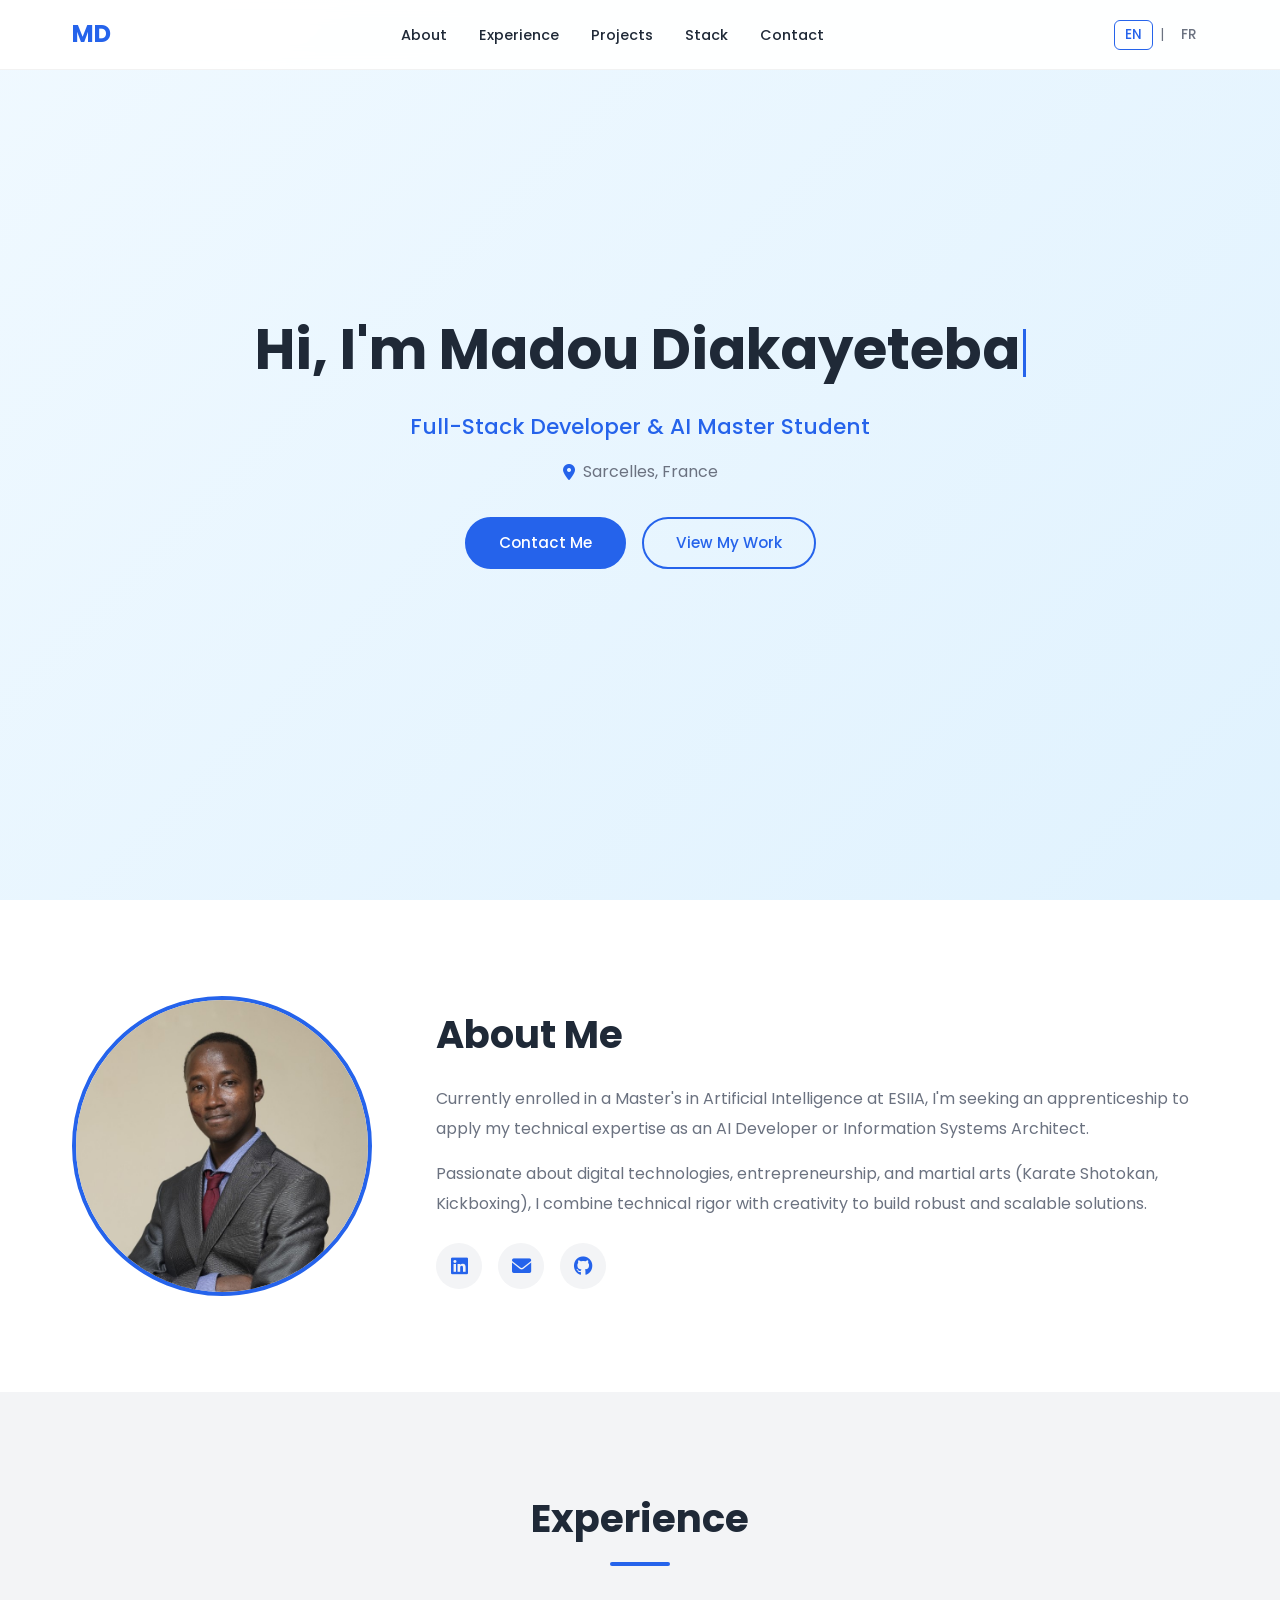
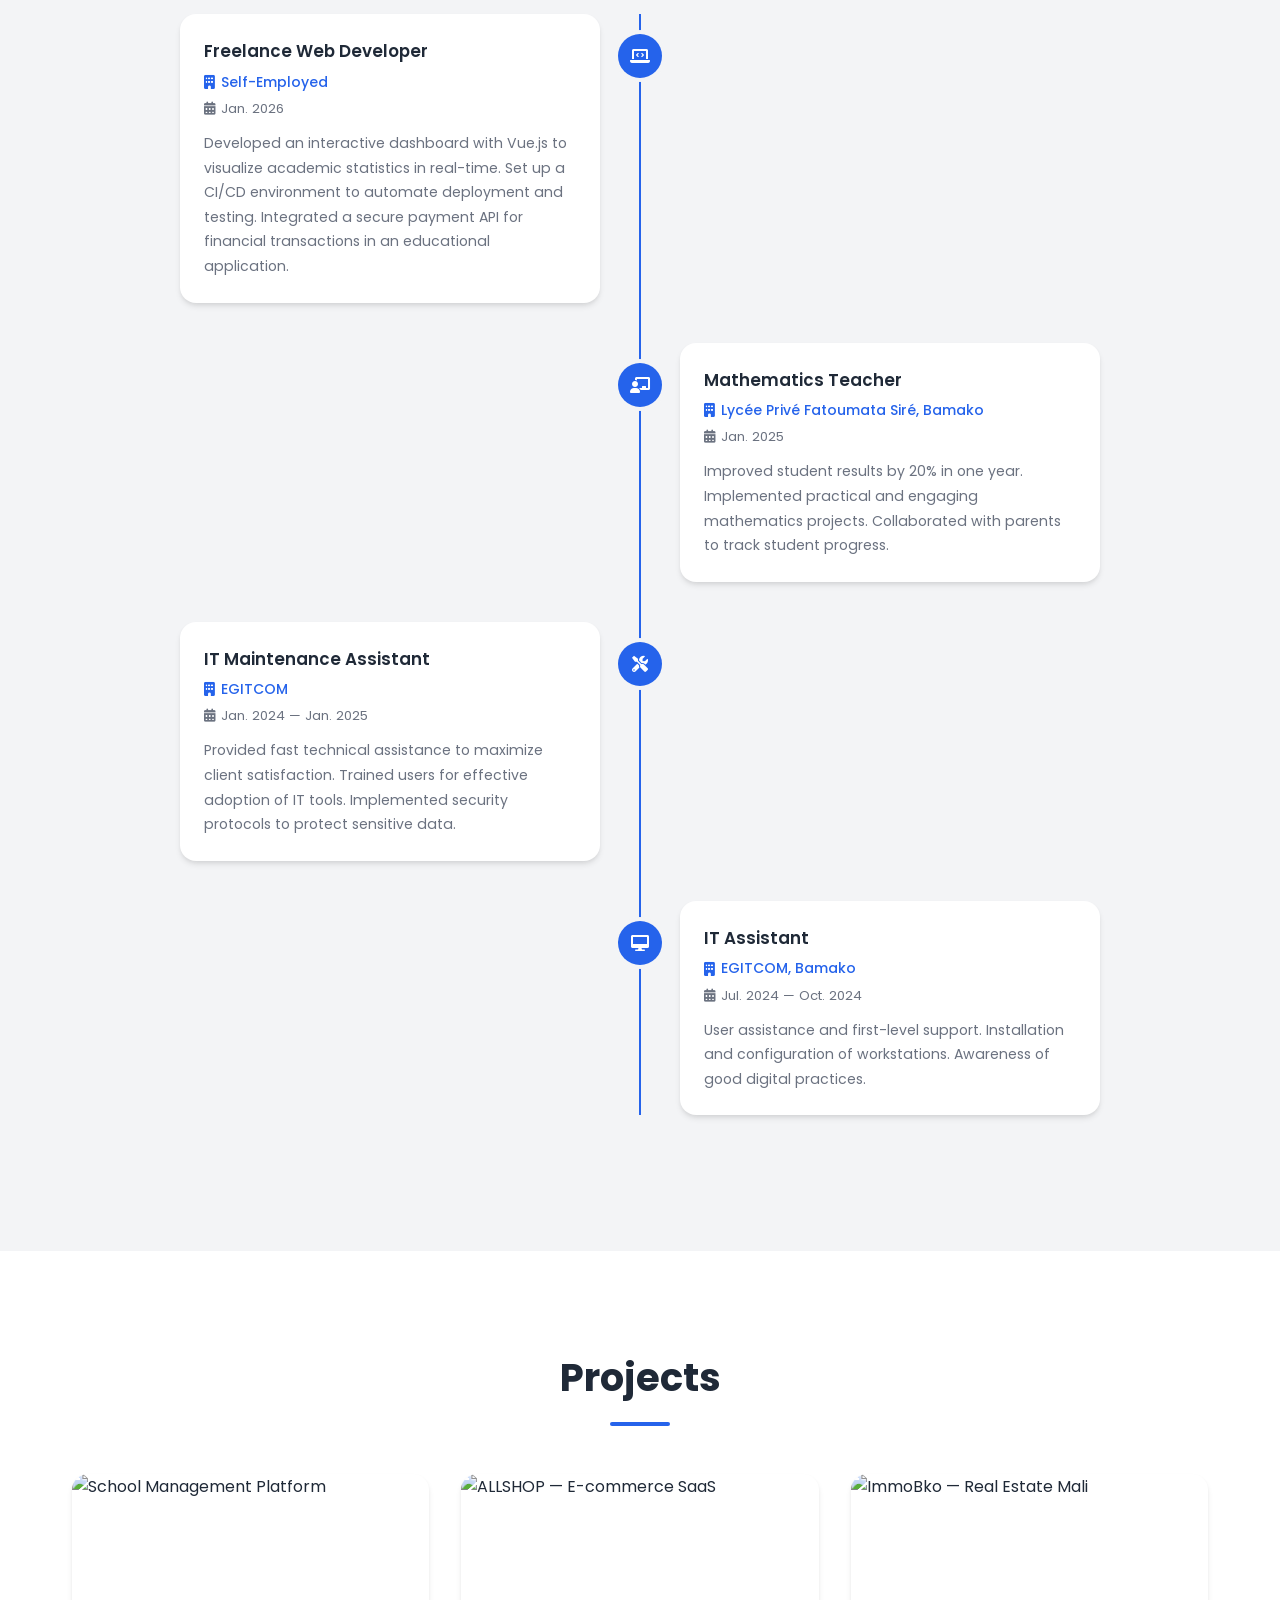
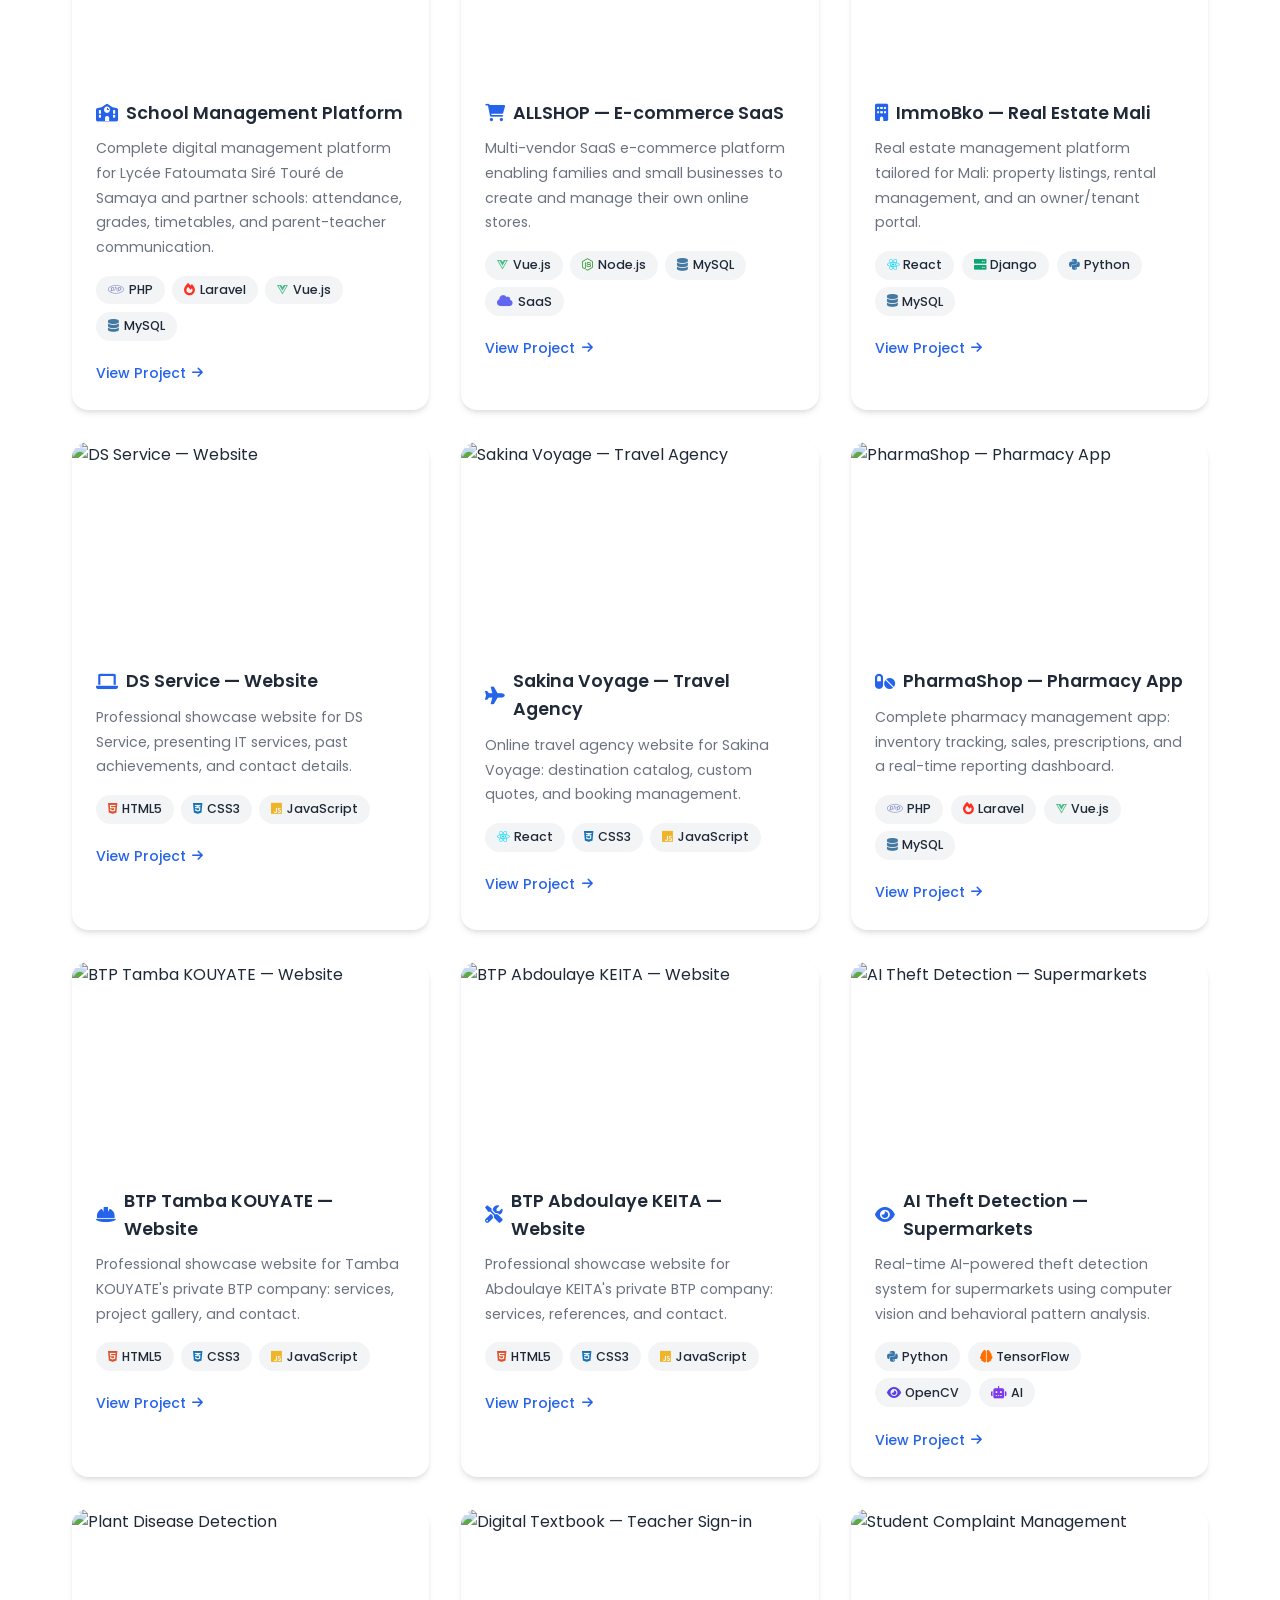
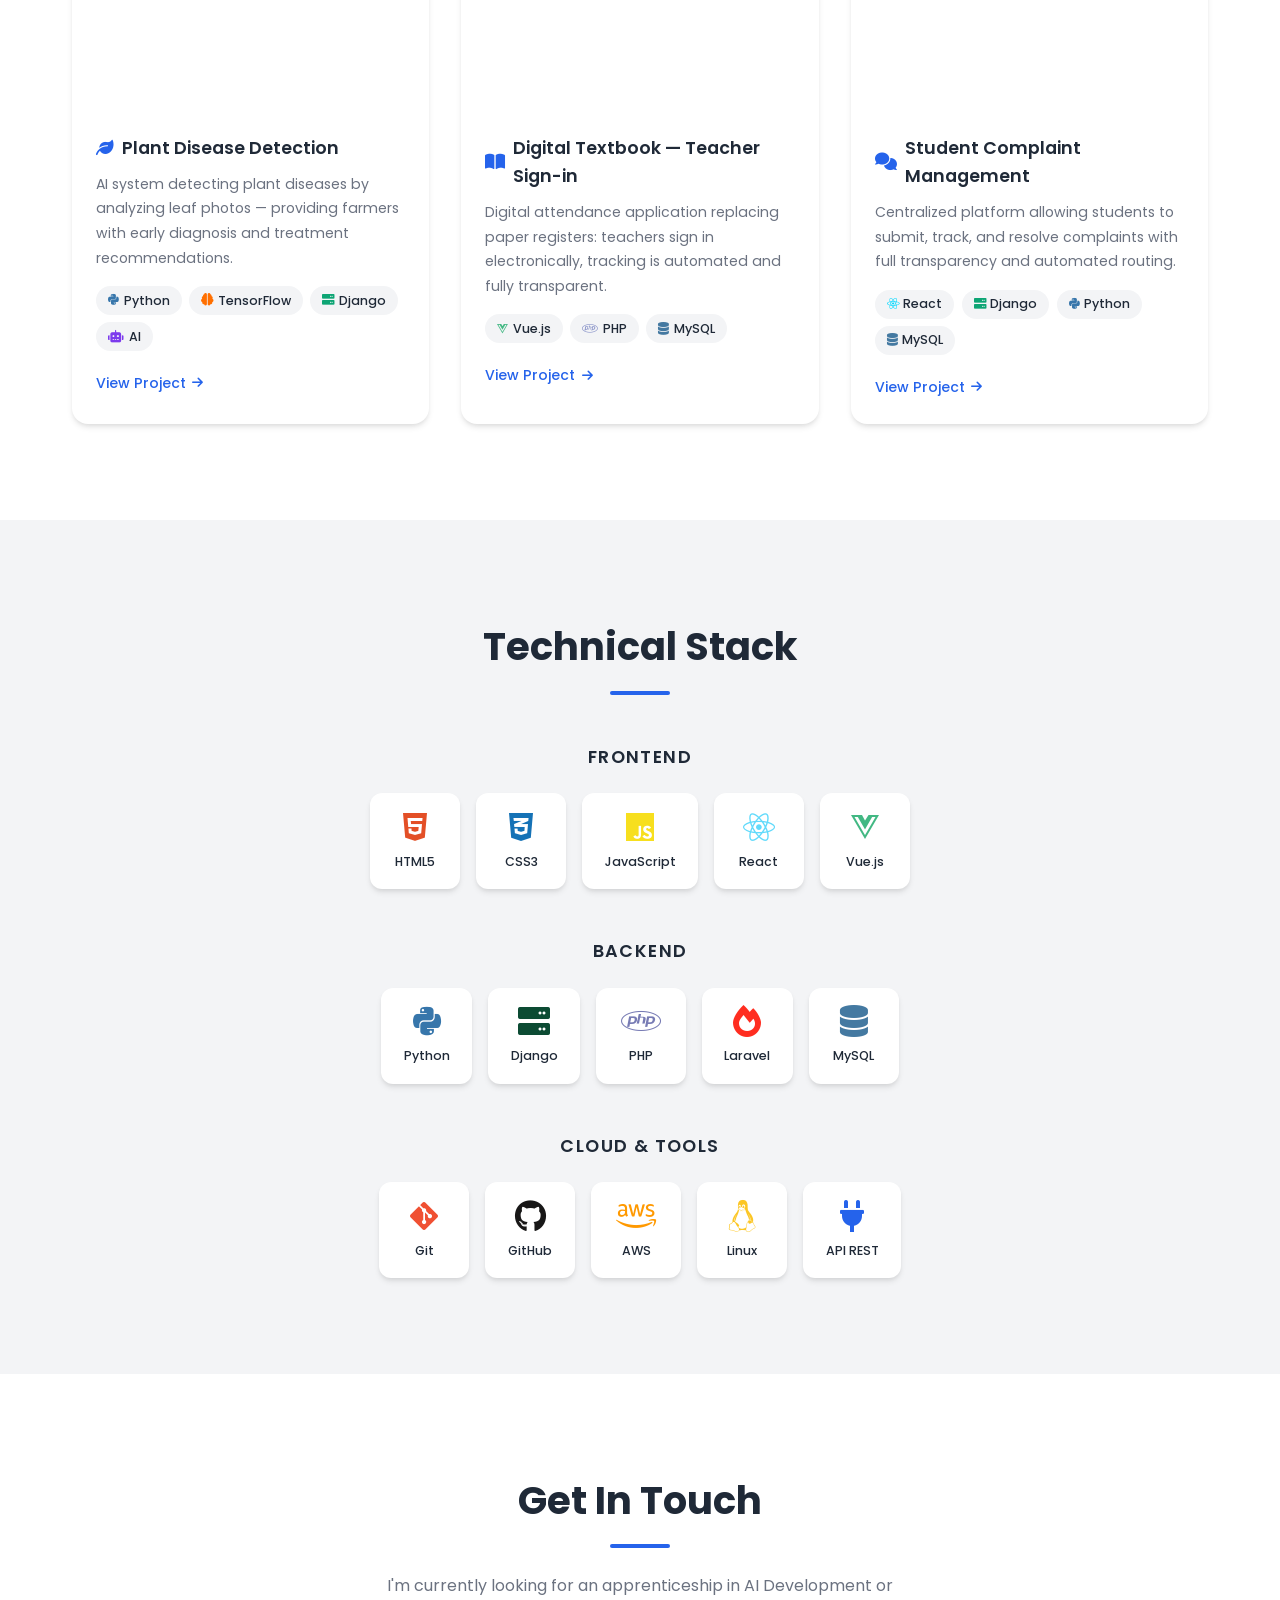
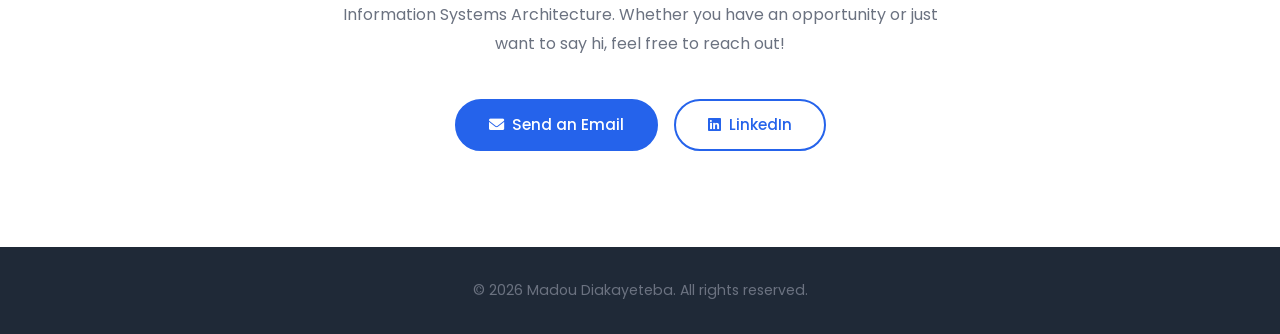
==== index.html @ 701c17de "Initial commit - Portfolio Madou Diakayeteba Made-with: Cursor" ====
<!DOCTYPE html>
<html lang="fr">
<head>
  <meta charset="UTF-8" />
  <meta name="viewport" content="width=device-width, initial-scale=1.0" />
  <meta name="description" content="Portfolio de Madou Diakayeteba — Développeur Full-Stack &amp; Étudiant Master IA" />
  <meta name="keywords" content="développeur, full-stack, intelligence artificielle, portfolio, Madou Diakayeteba" />
  <meta name="author" content="Madou Diakayeteba" />
  <title>Madou Diakayeteba | Portfolio</title>
  <link rel="preconnect" href="https://fonts.googleapis.com" />
  <link rel="preconnect" href="https://fonts.gstatic.com" crossorigin />
  <link href="https://fonts.googleapis.com/css2?family=Poppins:wght@300;400;500;600;700&display=swap" rel="stylesheet" />
  <link rel="stylesheet" href="https://cdnjs.cloudflare.com/ajax/libs/font-awesome/6.0.0/css/all.min.css" />
  <link rel="stylesheet" href="styles.css" />
</head>
<body>

  <!-- ===== NAVBAR ===== -->
  <nav class="navbar" id="navbar">
    <div class="nav-container">
      <div class="nav-logo">
        <a href="#hero">MD</a>
      </div>
      <ul class="nav-links">
        <li><a href="#about"      data-i18n="nav.about"></a></li>
        <li><a href="#experience" data-i18n="nav.experience"></a></li>
        <li><a href="#projects"   data-i18n="nav.projects"></a></li>
        <li><a href="#stack"      data-i18n="nav.stack"></a></li>
        <li><a href="#contact"    data-i18n="nav.contact"></a></li>
      </ul>
      <div class="lang-switcher">
        <button class="lang-btn" data-lang="en">EN</button>
        <span class="lang-sep">|</span>
        <button class="lang-btn" data-lang="fr">FR</button>
      </div>
    </div>
  </nav>

  <!-- ===== HERO ===== -->
  <section class="hero" id="hero">
    <div id="floatingIcons" class="floating-icons"></div>
    <div class="hero-content">
      <div class="hero-text fade-up">
        <h1 class="hero-greeting" id="heroGreeting"></h1>
        <p class="hero-title" data-i18n="hero.title"></p>
        <p class="hero-location">
          <i class="fas fa-map-marker-alt"></i>
          <span data-i18n="hero.location"></span>
        </p>
        <div class="hero-cta">
          <a href="#contact"  class="btn btn-primary"   data-i18n="hero.cta_contact"></a>
          <a href="#projects" class="btn btn-secondary" data-i18n="hero.cta_work"></a>
        </div>
      </div>
    </div>
  </section>

  <!-- ===== ABOUT ===== -->
  <section class="about" id="about">
    <div class="container">
      <div class="about-grid">
        <div class="about-image fade-up">
          <img
            src="photo_profil.png"
            alt="Madou Diakayeteba"
            class="profile-img"
          />
        </div>
        <div class="about-info fade-up">
          <h2 data-i18n="about.title"></h2>
          <p data-i18n="about.p1"></p>
          <p data-i18n="about.p2"></p>
          <div class="social-links">
            <a href="https://www.linkedin.com/in/madou-diakayeteba-919b662bb"
               target="_blank" rel="noopener noreferrer"
               class="social-link" aria-label="LinkedIn">
              <i class="fab fa-linkedin"></i>
            </a>
            <a href="mailto:madoudiakayeteba@gmail.com"
               class="social-link" aria-label="Email">
              <i class="fas fa-envelope"></i>
            </a>
            <a href="https://github.com/Diakayeteba"
               target="_blank" rel="noopener noreferrer"
               class="social-link" aria-label="GitHub">
              <i class="fab fa-github"></i>
            </a>
          </div>
        </div>
      </div>
    </div>
  </section>

  <!-- ===== EXPERIENCE ===== -->
  <section class="experience" id="experience">
    <div class="container">
      <h2 class="section-title fade-up" data-i18n="experience.title"></h2>
      <div class="timeline" id="timeline"></div>
    </div>
  </section>

  <!-- ===== PROJECTS ===== -->
  <section class="projects" id="projects">
    <div class="container">
      <h2 class="section-title fade-up" data-i18n="projects.title"></h2>
      <div class="projects-grid" id="projectsGrid"></div>
    </div>
  </section>

  <!-- ===== STACK ===== -->
  <section class="stack" id="stack">
    <div class="container">
      <h2 class="section-title fade-up" data-i18n="stack.title"></h2>
      <div id="stackContent"></div>
    </div>
  </section>

  <!-- ===== CONTACT ===== -->
  <section class="contact" id="contact">
    <div class="container contact-container">
      <h2 class="section-title fade-up" data-i18n="contact.title"></h2>
      <p class="contact-subtitle fade-up" data-i18n="contact.subtitle"></p>
      <div class="contact-cta fade-up">
        <a href="mailto:madoudiakayeteba@gmail.com" class="btn btn-primary">
          <i class="fas fa-envelope"></i>
          <span data-i18n="contact.email"></span>
        </a>
        <a href="https://www.linkedin.com/in/madou-diakayeteba-919b662bb"
           target="_blank" rel="noopener noreferrer"
           class="btn btn-secondary">
          <i class="fab fa-linkedin"></i>
          <span data-i18n="contact.linkedin"></span>
        </a>
      </div>
    </div>
  </section>

  <!-- ===== FOOTER ===== -->
  <footer class="footer">
    <div class="container">
      <p data-i18n="footer.copyright"></p>
    </div>
  </footer>

  <script src="script.js"></script>
</body>
</html>
---- styles.css ----
/* ============================================================
   CSS Variables & Reset
   ============================================================ */
:root {
  --primary-color:   #2563eb;
  --secondary-color: #1e40af;
  --text-color:      #1f2937;
  --light-text:      #6b7280;
  --background:      #ffffff;
  --section-bg:      #f3f4f6;
  --card-shadow:       0 4px 6px -1px rgba(0,0,0,.10), 0 2px 4px -1px rgba(0,0,0,.06);
  --card-shadow-hover: 0 20px 25px -5px rgba(0,0,0,.12), 0 10px 10px -5px rgba(0,0,0,.06);
  --transition: all 0.3s ease;
  --radius: 1rem;
}

*, *::before, *::after {
  margin: 0;
  padding: 0;
  box-sizing: border-box;
}

html { scroll-behavior: smooth; }

body {
  font-family: 'Poppins', sans-serif;
  color: var(--text-color);
  background: var(--background);
  line-height: 1.6;
  overflow-x: hidden;
}

img { display: block; max-width: 100%; }

a { text-decoration: none; }

/* ============================================================
   Layout Utilities
   ============================================================ */
.container {
  max-width: 1200px;
  margin: 0 auto;
  padding: 0 2rem;
}

section { padding: 6rem 0; }

.section-title {
  text-align: center;
  font-size: clamp(1.8rem, 3vw, 2.5rem);
  font-weight: 700;
  color: var(--text-color);
  margin-bottom: 3rem;
  position: relative;
}

.section-title::after {
  content: '';
  display: block;
  width: 60px;
  height: 4px;
  background: var(--primary-color);
  border-radius: 2px;
  margin: 0.8rem auto 0;
}

/* ============================================================
   Fade-up Animation
   ============================================================ */
.fade-up {
  opacity: 0;
  transform: translateY(28px);
  transition: opacity 0.65s ease, transform 0.65s ease;
}

.fade-up.visible {
  opacity: 1;
  transform: translateY(0);
}

/* Language transition */
.lang-transition { opacity: 0 !important; }

[data-i18n] { transition: opacity 0.15s ease; }

/* ============================================================
   Buttons
   ============================================================ */
.btn {
  display: inline-flex;
  align-items: center;
  gap: 0.5rem;
  padding: 0.75rem 2rem;
  border-radius: 50px;
  font-family: 'Poppins', sans-serif;
  font-size: 0.95rem;
  font-weight: 500;
  cursor: pointer;
  border: 2px solid transparent;
  transition: var(--transition);
  white-space: nowrap;
}

.btn-primary {
  background: var(--primary-color);
  color: #fff;
  border-color: var(--primary-color);
}

.btn-primary:hover {
  background: var(--secondary-color);
  border-color: var(--secondary-color);
  transform: translateY(-2px);
  box-shadow: 0 8px 20px rgba(37,99,235,.4);
}

.btn-secondary {
  background: transparent;
  color: var(--primary-color);
  border-color: var(--primary-color);
}

.btn-secondary:hover {
  background: var(--primary-color);
  color: #fff;
  transform: translateY(-2px);
  box-shadow: 0 8px 20px rgba(37,99,235,.3);
}

/* ============================================================
   Navigation
   ============================================================ */
.navbar {
  position: fixed;
  top: 0; left: 0; right: 0;
  height: 70px;
  background: rgba(255,255,255,.95);
  backdrop-filter: blur(10px);
  -webkit-backdrop-filter: blur(10px);
  border-bottom: 1px solid rgba(0,0,0,.05);
  z-index: 1000;
  transition: box-shadow 0.3s ease;
}

.navbar.scrolled {
  box-shadow: 0 4px 20px rgba(0,0,0,.08);
}

.nav-container {
  max-width: 1200px;
  margin: 0 auto;
  padding: 0 2rem;
  height: 100%;
  display: grid;
  grid-template-columns: auto 1fr auto;
  align-items: center;
  gap: 2rem;
}

.nav-logo a {
  font-size: 1.5rem;
  font-weight: 700;
  color: var(--primary-color);
  letter-spacing: -0.5px;
}

.nav-links {
  display: flex;
  list-style: none;
  gap: 2rem;
  justify-content: center;
}

.nav-links a {
  color: var(--text-color);
  font-size: 0.9rem;
  font-weight: 500;
  position: relative;
  padding-bottom: 4px;
  transition: color 0.3s ease;
}

.nav-links a::after {
  content: '';
  position: absolute;
  bottom: 0; left: 0;
  width: 0; height: 2px;
  background: var(--primary-color);
  transition: width 0.3s ease;
}

.nav-links a:hover { color: var(--primary-color); }
.nav-links a:hover::after { width: 100%; }

.lang-switcher {
  display: flex;
  align-items: center;
  gap: 0.4rem;
  justify-content: flex-end;
}

.lang-sep { color: var(--light-text); font-size: .85rem; }

.lang-btn {
  background: none;
  border: 1.5px solid transparent;
  padding: 4px 10px;
  border-radius: 6px;
  cursor: pointer;
  font-size: 0.85rem;
  font-weight: 500;
  color: var(--light-text);
  font-family: 'Poppins', sans-serif;
  transition: var(--transition);
}

.lang-btn:hover {
  background: var(--section-bg);
  color: var(--text-color);
}

.lang-btn.active {
  border-color: var(--primary-color);
  color: var(--primary-color);
}

/* ============================================================
   Hero Section
   ============================================================ */
.hero {
  min-height: 100vh;
  background: linear-gradient(135deg, #f0f9ff 0%, #e0f2fe 100%);
  display: flex;
  align-items: center;
  justify-content: center;
  position: relative;
  overflow: hidden;
  padding-top: 70px;
}

.floating-icons {
  position: absolute;
  inset: 0;
  pointer-events: none;
  overflow: hidden;
}

.floating-icon {
  position: absolute;
  opacity: 0;
  animation: floatUp linear infinite;
}

@keyframes floatUp {
  0%   { opacity: 0;   transform: translateY(0)      rotate(0deg);   }
  10%  { opacity: 0.55; }
  90%  { opacity: 0.55; }
  100% { opacity: 0;   transform: translateY(-105vh) rotate(360deg); }
}

.hero-content {
  position: relative;
  z-index: 1;
  text-align: center;
  padding: 2rem;
}

.hero-greeting {
  font-size: clamp(2rem, 5vw, 3.5rem);
  font-weight: 700;
  color: var(--text-color);
  margin-bottom: 1rem;
  min-height: 1.3em;
}

.hero-greeting .cursor {
  display: inline-block;
  width: 3px;
  height: 0.85em;
  background: var(--primary-color);
  margin-left: 3px;
  vertical-align: middle;
  animation: blink 0.7s step-end infinite;
}

@keyframes blink {
  0%, 100% { opacity: 1; }
  50%       { opacity: 0; }
}

.hero-title {
  font-size: clamp(1rem, 2.5vw, 1.35rem);
  color: var(--primary-color);
  font-weight: 500;
  margin-bottom: 0.9rem;
}

.hero-location {
  font-size: 1rem;
  color: var(--light-text);
  margin-bottom: 2rem;
  display: flex;
  align-items: center;
  justify-content: center;
  gap: 0.5rem;
}

.hero-location i { color: var(--primary-color); }

.hero-cta {
  display: flex;
  gap: 1rem;
  justify-content: center;
  flex-wrap: wrap;
}

/* ============================================================
   About Section
   ============================================================ */
.about { background: var(--background); }

.about-grid {
  display: grid;
  grid-template-columns: auto 1fr;
  gap: 4rem;
  align-items: center;
}

.profile-img {
  width: 300px;
  height: 300px;
  border-radius: 50%;
  object-fit: cover;
  object-position: center 18%;
  border: 4px solid var(--primary-color);
  transition: var(--transition);
  margin: 0 auto;
}

.profile-img:hover {
  transform: translateY(-8px);
  box-shadow: 0 16px 32px rgba(37,99,235,.22);
}

.about-info h2 {
  font-size: clamp(1.8rem, 3vw, 2.5rem);
  font-weight: 700;
  margin-bottom: 1.2rem;
  color: var(--text-color);
}

.about-info p {
  color: var(--light-text);
  font-size: 1rem;
  line-height: 1.85;
  margin-bottom: 1rem;
}

.social-links {
  display: flex;
  gap: 1rem;
  margin-top: 1.5rem;
}

.social-link {
  display: flex;
  align-items: center;
  justify-content: center;
  width: 46px;
  height: 46px;
  border-radius: 50%;
  background: var(--section-bg);
  color: var(--primary-color);
  font-size: 1.2rem;
  transition: var(--transition);
}

.social-link:hover {
  background: var(--primary-color);
  color: #fff;
  transform: translateY(-4px);
  box-shadow: 0 8px 16px rgba(37,99,235,.3);
}

/* ============================================================
   Experience Timeline
   ============================================================ */
.experience { background: var(--section-bg); }

.timeline {
  position: relative;
  max-width: 1000px;
  margin: 0 auto;
}

.timeline::before {
  content: '';
  position: absolute;
  left: 50%;
  top: 0; bottom: 0;
  width: 2px;
  background: var(--primary-color);
  transform: translateX(-50%);
}

.timeline-item {
  display: flex;
  justify-content: flex-end;
  padding-right: calc(50% + 40px);
  margin-bottom: 2.5rem;
  position: relative;
}

.timeline-item:nth-child(even) {
  justify-content: flex-start;
  padding-right: 0;
  padding-left: calc(50% + 40px);
}

.timeline-icon {
  position: absolute;
  left: 50%;
  top: 20px;
  transform: translateX(-50%);
  width: 44px;
  height: 44px;
  border-radius: 50%;
  background: var(--primary-color);
  display: flex;
  align-items: center;
  justify-content: center;
  color: #fff;
  font-size: 1rem;
  z-index: 1;
  box-shadow: 0 0 0 4px var(--section-bg);
  transition: var(--transition);
}

.timeline-item:hover .timeline-icon {
  background: var(--secondary-color);
  transform: translateX(-50%) scale(1.1);
}

.timeline-card {
  background: #fff;
  border-radius: var(--radius);
  padding: 1.5rem;
  box-shadow: var(--card-shadow);
  transition: var(--transition);
  max-width: 420px;
  width: 100%;
}

.timeline-card:hover {
  transform: translateY(-4px);
  box-shadow: var(--card-shadow-hover);
}

.timeline-card h3 {
  font-size: 1.05rem;
  font-weight: 600;
  color: var(--text-color);
  margin-bottom: 0.35rem;
}

.timeline-card .tc-company {
  color: var(--primary-color);
  font-size: 0.875rem;
  font-weight: 500;
  margin-bottom: 0.3rem;
  display: flex;
  align-items: center;
  gap: 0.4rem;
}

.timeline-card .tc-date {
  color: var(--light-text);
  font-size: 0.82rem;
  margin-bottom: 0.75rem;
  display: flex;
  align-items: center;
  gap: 0.4rem;
}

.timeline-card .tc-desc {
  color: var(--light-text);
  font-size: 0.88rem;
  line-height: 1.75;
}

/* ============================================================
   Projects Section
   ============================================================ */
.projects { background: var(--background); }

.projects-grid {
  display: grid;
  grid-template-columns: repeat(auto-fit, minmax(320px, 1fr));
  gap: 2rem;
}

.project-card {
  background: #fff;
  border-radius: var(--radius);
  overflow: hidden;
  box-shadow: var(--card-shadow);
  transition: var(--transition);
}

.project-card:hover {
  transform: translateY(-8px);
  box-shadow: var(--card-shadow-hover);
}

.project-image {
  position: relative;
  aspect-ratio: 16 / 9;
  overflow: hidden;
}

.project-image img {
  width: 100%;
  height: 100%;
  object-fit: cover;
  transition: transform 0.45s ease;
}

.project-card:hover .project-image img {
  transform: scale(1.06);
}

.project-overlay {
  position: absolute;
  inset: 0;
  background: rgba(37,99,235,.72);
  display: flex;
  align-items: center;
  justify-content: center;
  opacity: 0;
  transition: opacity 0.3s ease;
}

.project-card:hover .project-overlay { opacity: 1; }

.project-overlay i {
  color: #fff;
  font-size: 2.5rem;
}

.project-content { padding: 1.5rem; }

.project-content h3 {
  font-size: 1.1rem;
  font-weight: 600;
  color: var(--text-color);
  margin-bottom: 0.6rem;
  display: flex;
  align-items: center;
  gap: 0.5rem;
}

.project-content h3 i { color: var(--primary-color); }

.project-content p {
  color: var(--light-text);
  font-size: 0.88rem;
  line-height: 1.75;
  margin-bottom: 1rem;
}

.project-tags {
  display: flex;
  flex-wrap: wrap;
  gap: 0.45rem;
  margin-bottom: 1.2rem;
}

.project-tag {
  display: inline-flex;
  align-items: center;
  gap: 0.3rem;
  background: var(--section-bg);
  color: var(--text-color);
  padding: 0.28rem 0.75rem;
  border-radius: 50px;
  font-size: 0.78rem;
  font-weight: 500;
  transition: var(--transition);
  cursor: default;
}

.project-tag:hover {
  background: var(--primary-color);
  color: #fff;
}

.project-link {
  display: inline-flex;
  align-items: center;
  gap: 0.4rem;
  color: var(--primary-color);
  font-size: 0.88rem;
  font-weight: 500;
  position: relative;
  padding-bottom: 2px;
}

.project-link::after {
  content: '';
  position: absolute;
  bottom: 0; left: 0;
  width: 0; height: 1.5px;
  background: var(--primary-color);
  transition: width 0.3s ease;
}

.project-link:hover::after { width: 100%; }

.project-link .fa-arrow-right {
  font-size: 0.78rem;
  transition: transform 0.3s ease;
}

.project-link:hover .fa-arrow-right { transform: translateX(4px); }

/* ============================================================
   Technical Stack
   ============================================================ */
.stack {
  background: var(--section-bg);
  text-align: center;
}

.stack-categories {
  display: flex;
  flex-direction: column;
  gap: 3rem;
}

.stack-category h3 {
  font-size: 1.1rem;
  font-weight: 600;
  color: var(--text-color);
  margin-bottom: 1.4rem;
  text-transform: uppercase;
  letter-spacing: 0.08em;
}

.stack-grid {
  display: flex;
  flex-wrap: wrap;
  gap: 1rem;
  justify-content: center;
}

.stack-item {
  background: #fff;
  border-radius: 0.75rem;
  padding: 1.1rem 1.4rem;
  display: flex;
  flex-direction: column;
  align-items: center;
  gap: 0.55rem;
  min-width: 90px;
  box-shadow: var(--card-shadow);
  transition: var(--transition);
  cursor: default;
}

.stack-item:hover {
  transform: translateY(-5px);
  box-shadow: var(--card-shadow-hover);
}

.stack-item i {
  font-size: 2rem;
  transition: transform 0.3s ease;
}

.stack-item:hover i { transform: scale(1.15); }

.stack-item span {
  font-size: 0.78rem;
  font-weight: 500;
  color: var(--text-color);
}

/* ============================================================
   Contact Section
   ============================================================ */
.contact { background: var(--background); }

.contact-container { text-align: center; }

.contact-subtitle {
  color: var(--light-text);
  font-size: 1rem;
  max-width: 600px;
  margin: -1.5rem auto 2.5rem;
  line-height: 1.8;
}

.contact-cta {
  display: flex;
  gap: 1rem;
  justify-content: center;
  flex-wrap: wrap;
}

/* ============================================================
   Footer
   ============================================================ */
.footer {
  background: var(--text-color);
  color: var(--light-text);
  text-align: center;
  padding: 2rem 0;
}

.footer p { font-size: 0.88rem; }

/* ============================================================
   Responsive — Tablet (≤ 768px)
   ============================================================ */
@media (max-width: 768px) {
  .nav-links { display: none; }

  .nav-container { grid-template-columns: auto auto; }

  .about-grid {
    grid-template-columns: 1fr;
    gap: 2rem;
    text-align: center;
  }

  .social-links { justify-content: center; }

  /* Timeline → all left */
  .timeline::before { left: 22px; }

  .timeline-item,
  .timeline-item:nth-child(even) {
    justify-content: flex-start;
    padding-right: 0;
    padding-left: 68px;
  }

  .timeline-icon {
    left: 22px;
    transform: translateX(-50%);
  }

  .timeline-card { max-width: 100%; }
}

/* ============================================================
   Responsive — Mobile (≤ 480px)
   ============================================================ */
@media (max-width: 480px) {
  section { padding: 4rem 0; }

  .hero-cta { flex-direction: column; align-items: center; }

  .contact-cta { flex-direction: column; align-items: center; }

  .projects-grid { grid-template-columns: 1fr; }

  .profile-img { width: 220px; height: 220px; }
}
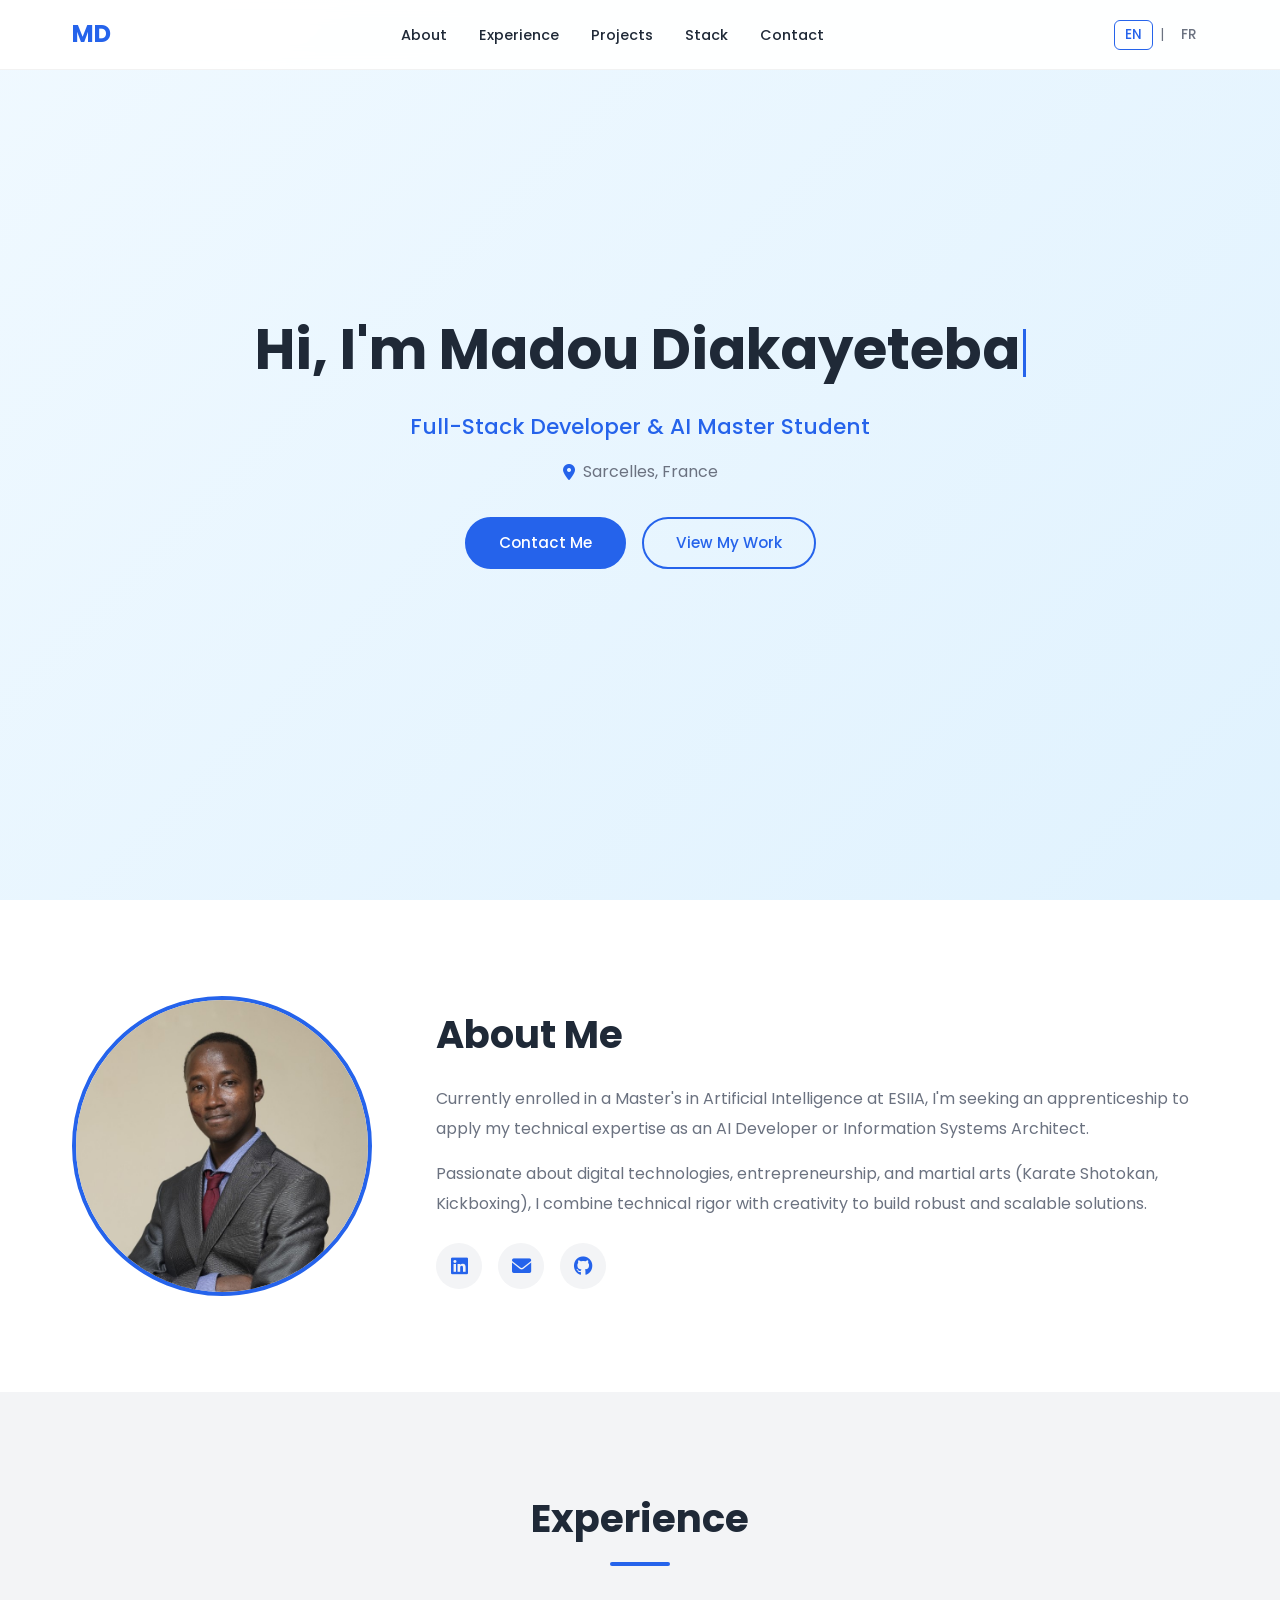
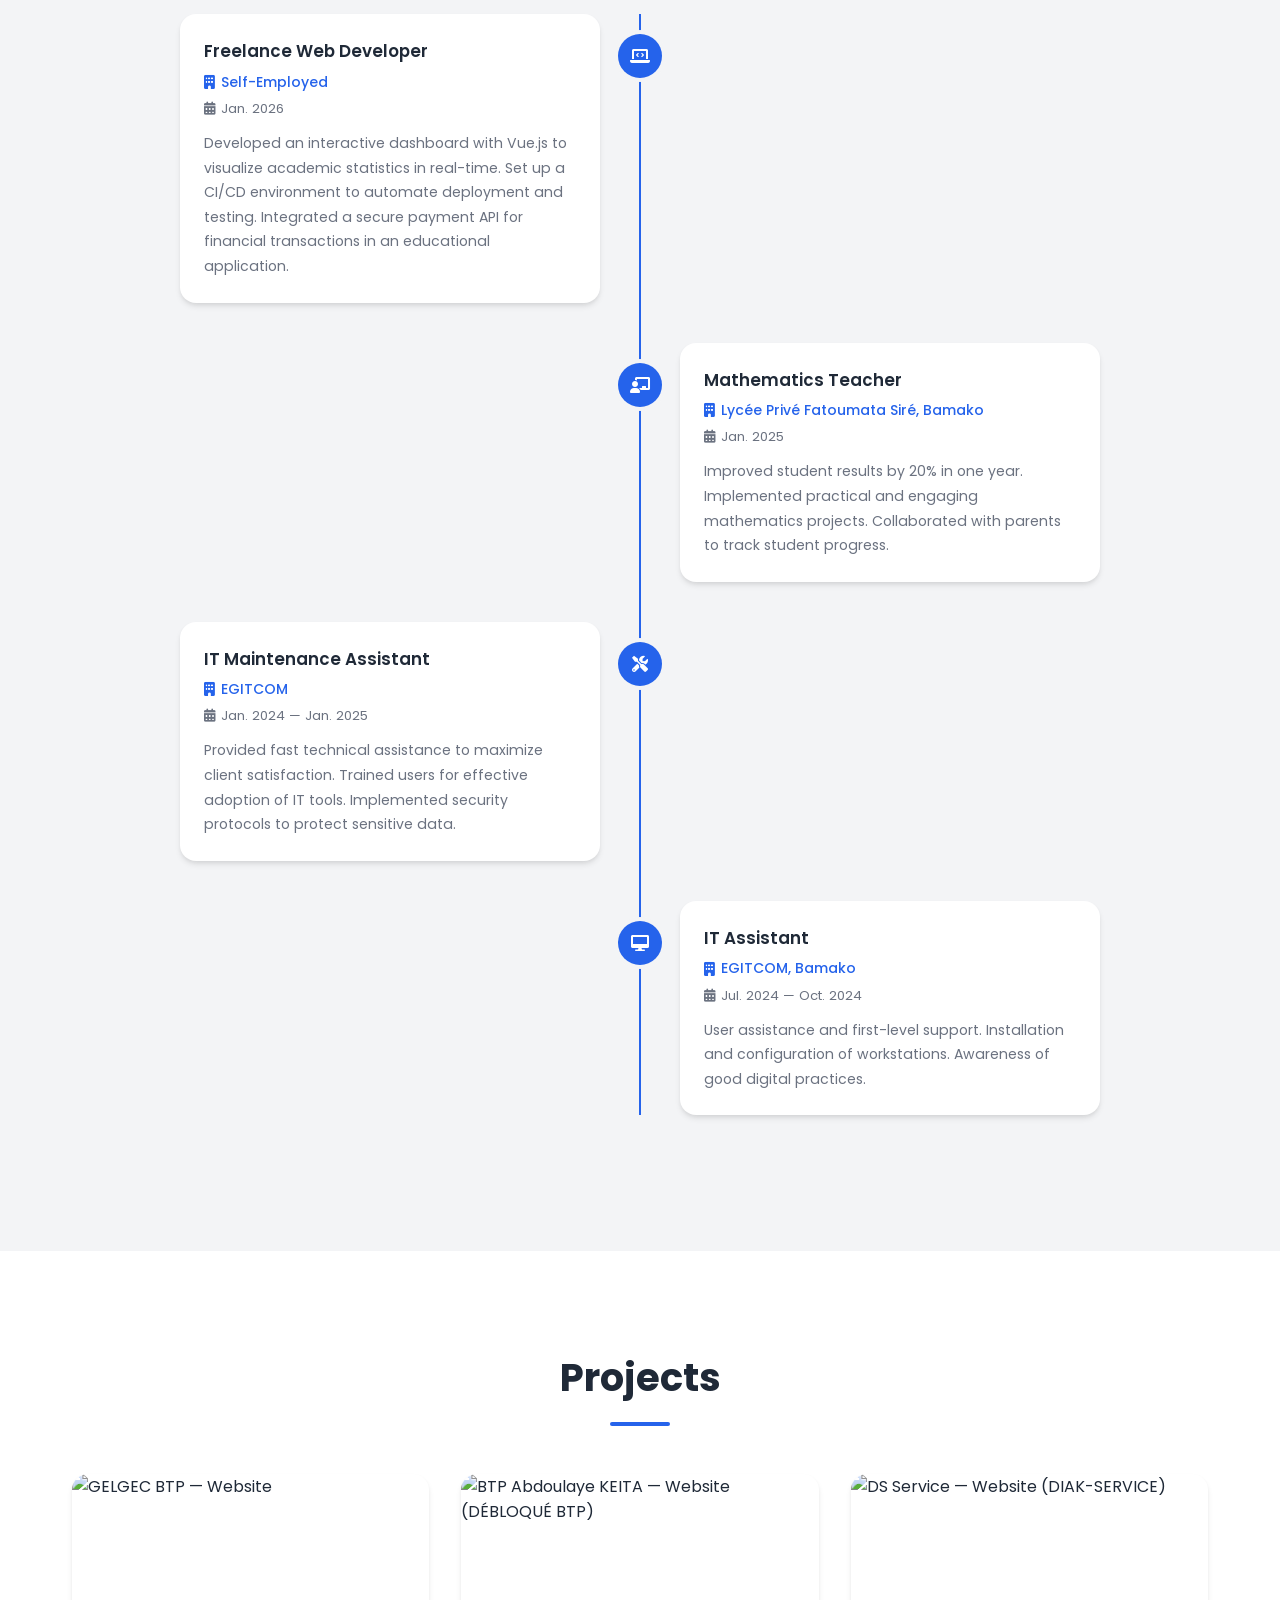
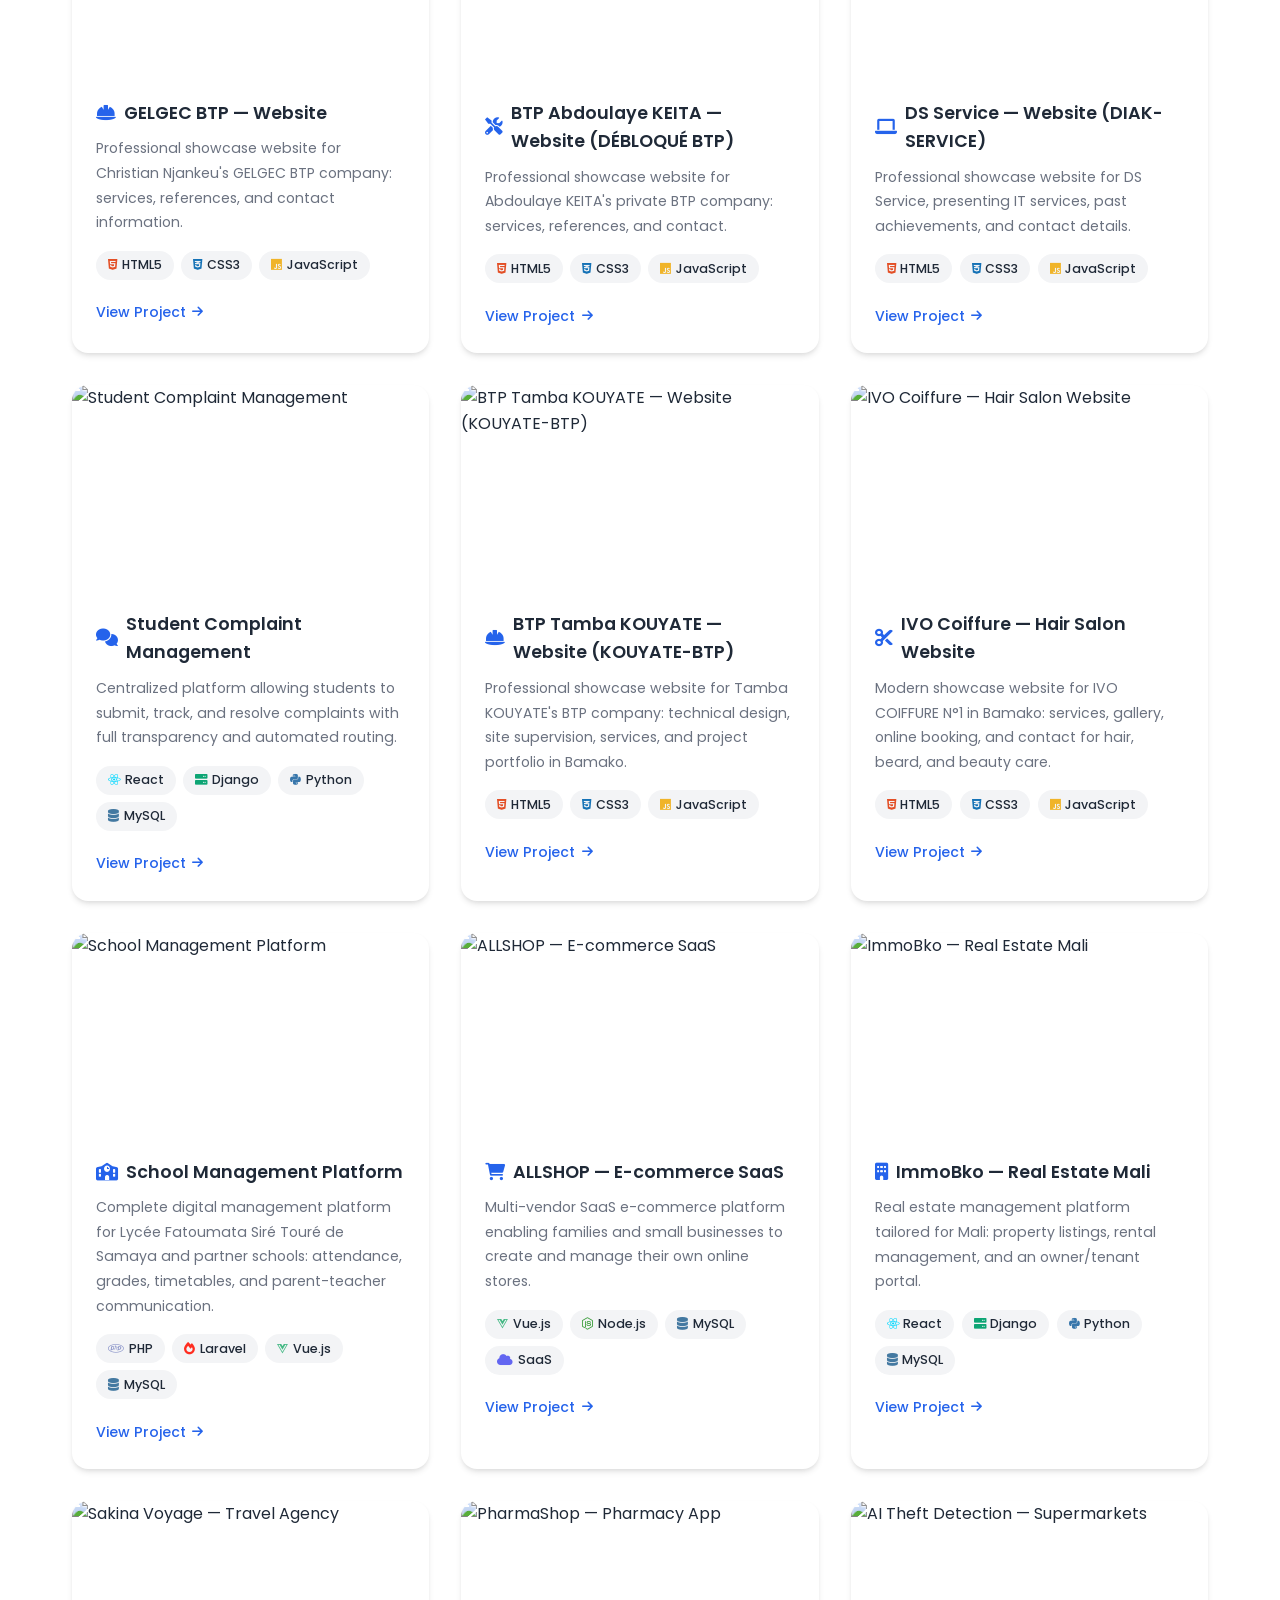
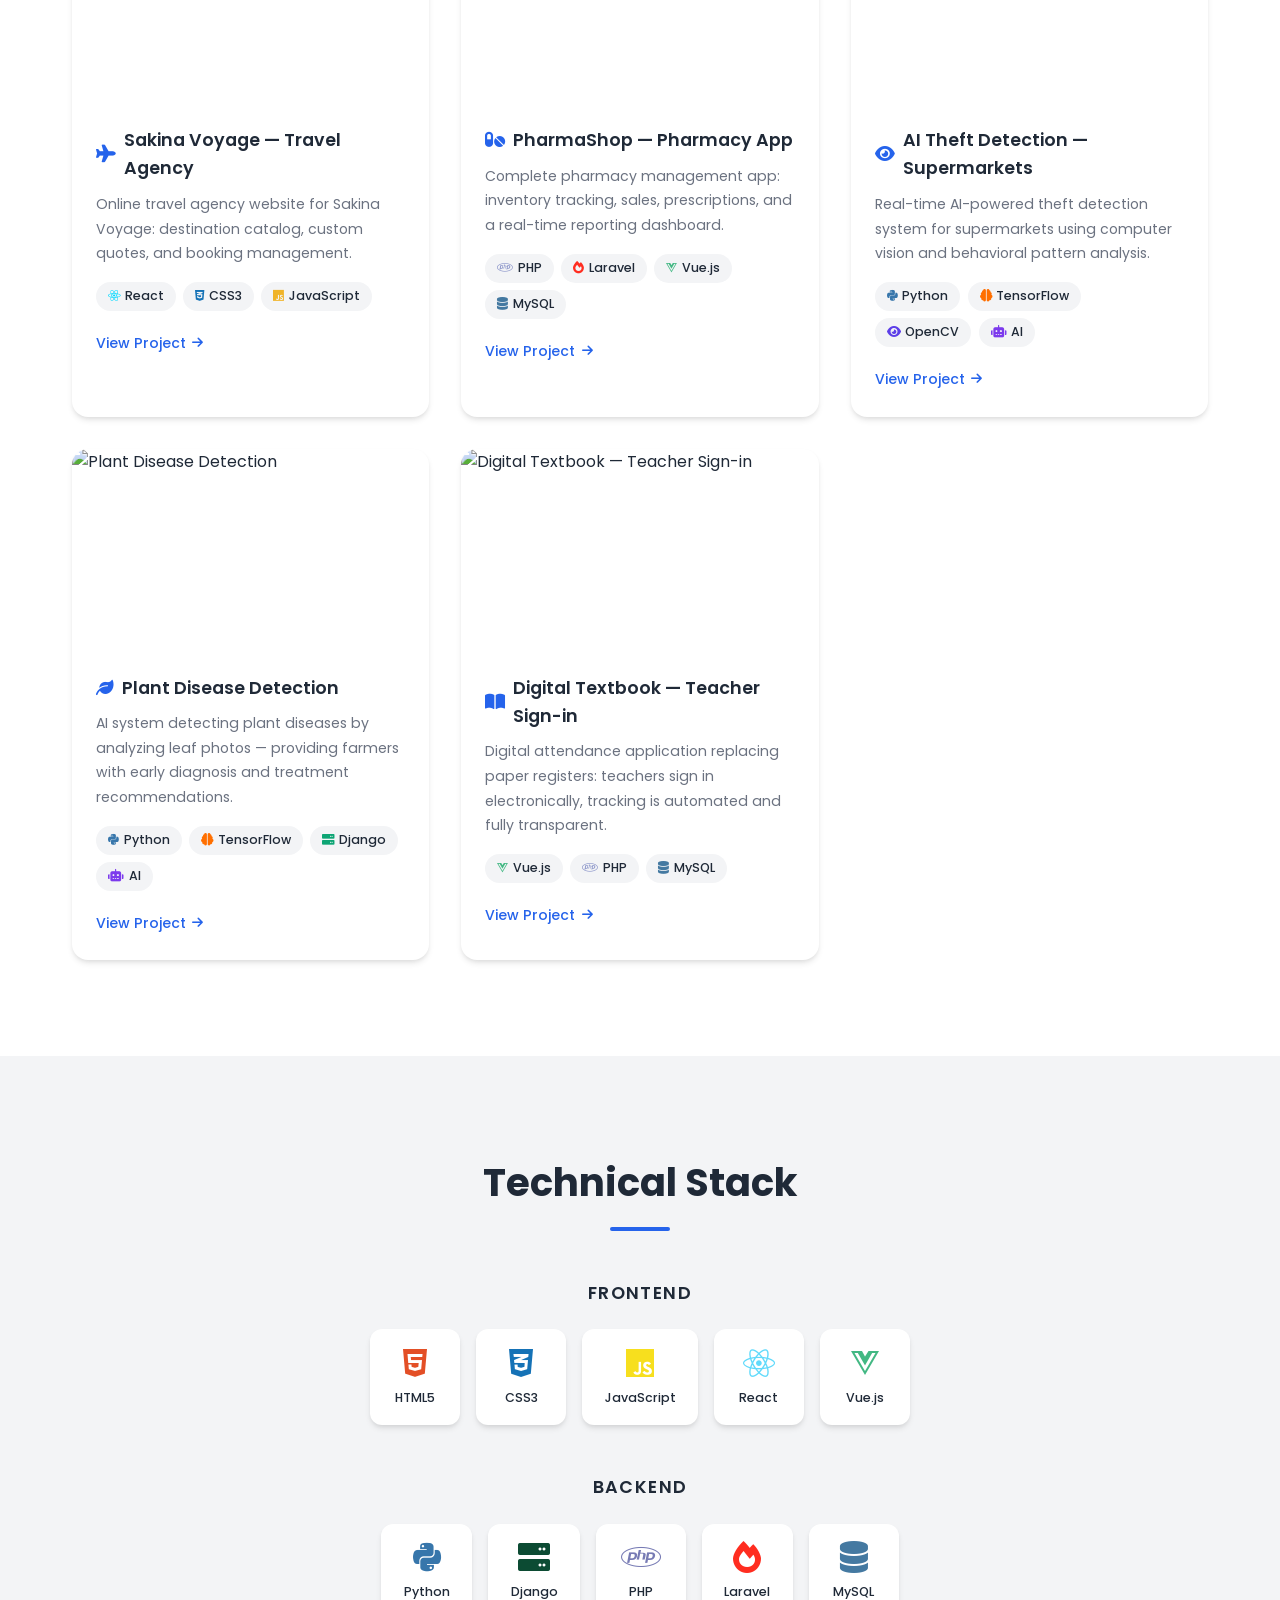
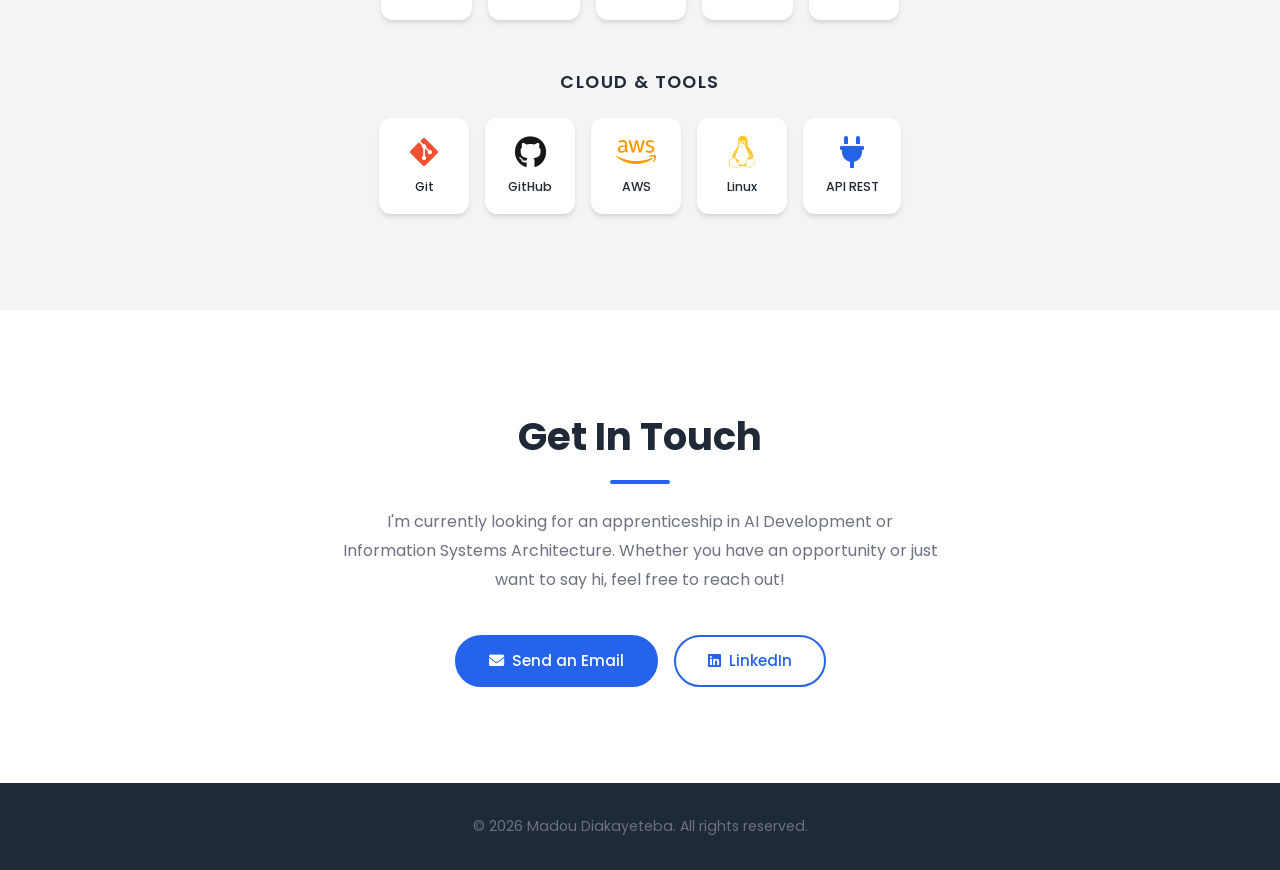
==== commit 6be8023e: "feat : modification de la definition d'Allshop" ====
--- a/index.html
+++ b/index.html
@@ -57,7 +57,7 @@
 
   <!-- ===== ABOUT ===== -->
   <section class="about" id="about">
-    <div class="container">
+    <div class="container" >
       <div class="about-grid">
         <div class="about-image fade-up">
           <img
@@ -66,7 +66,7 @@
             class="profile-img"
           />
         </div>
-        <div class="about-info fade-up">
+        <div class="about-info hidden">
           <h2 data-i18n="about.title"></h2>
           <p data-i18n="about.p1"></p>
           <p data-i18n="about.p2"></p>
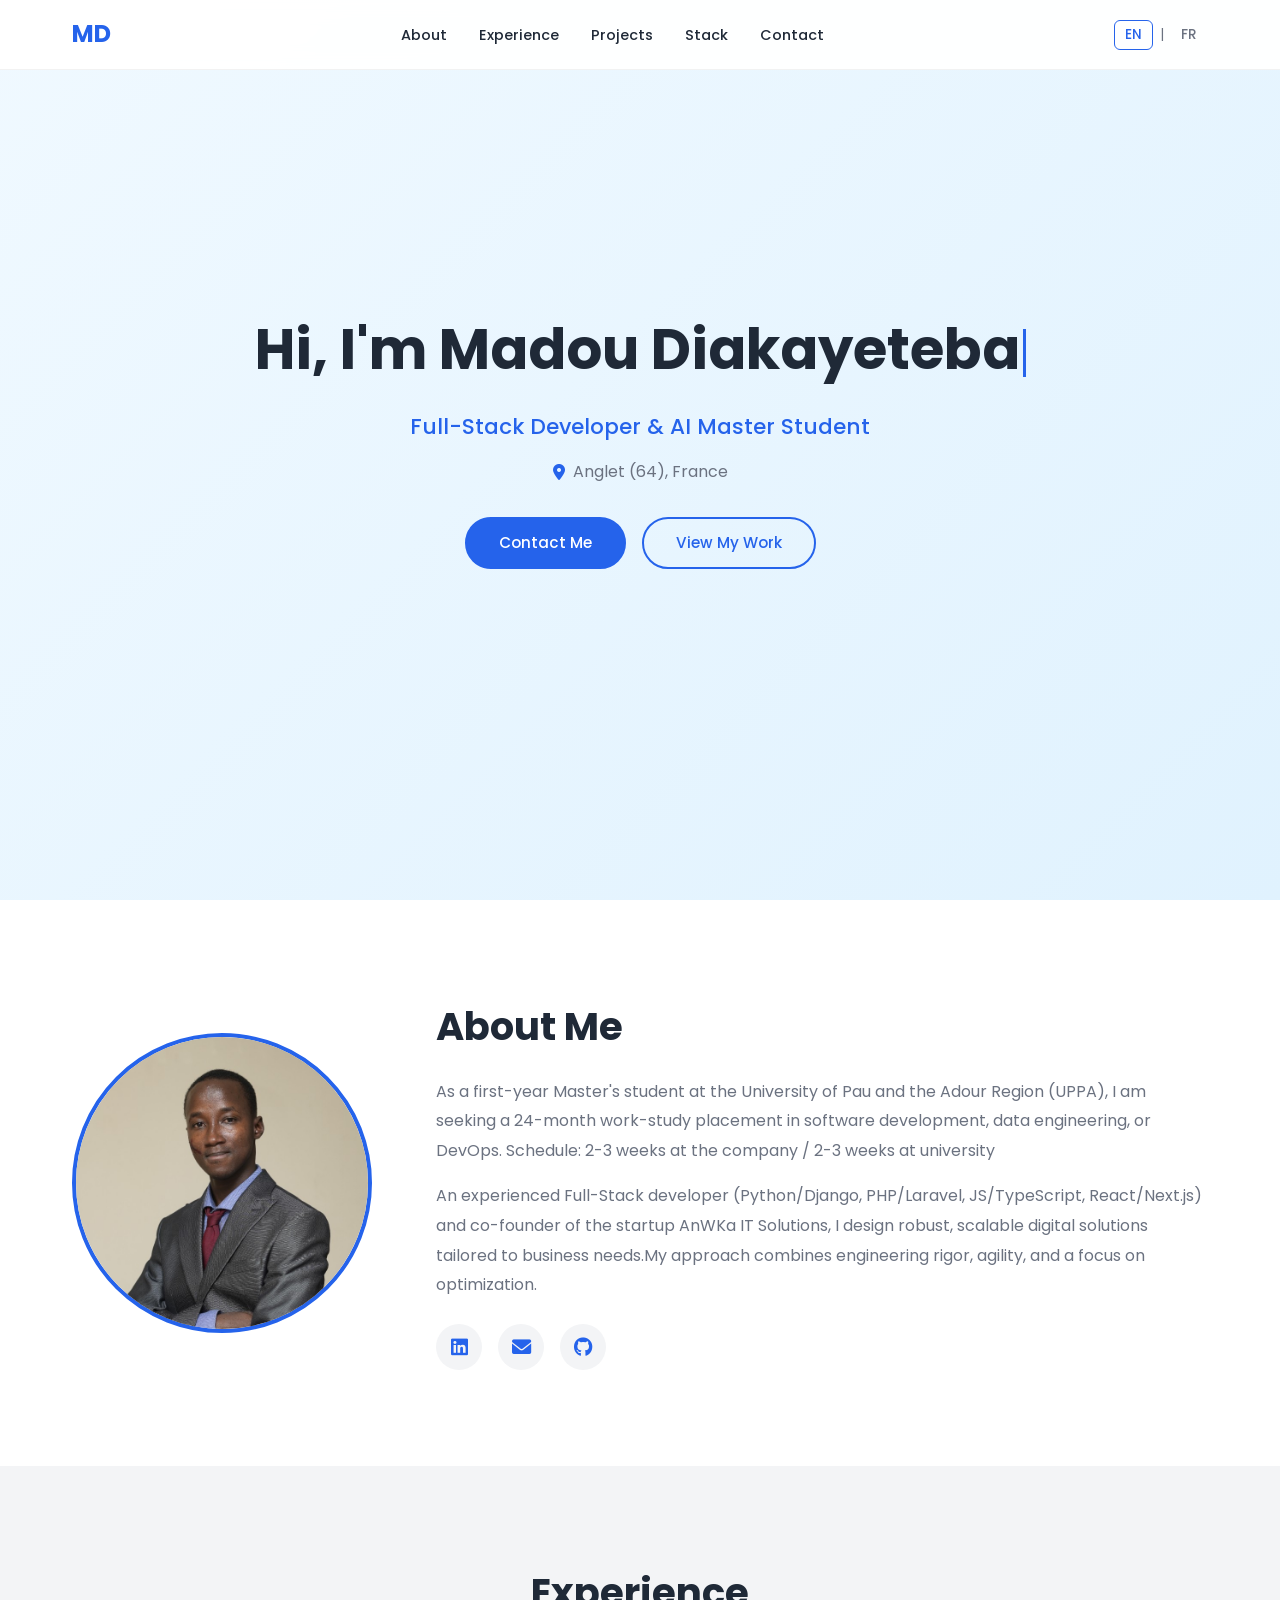
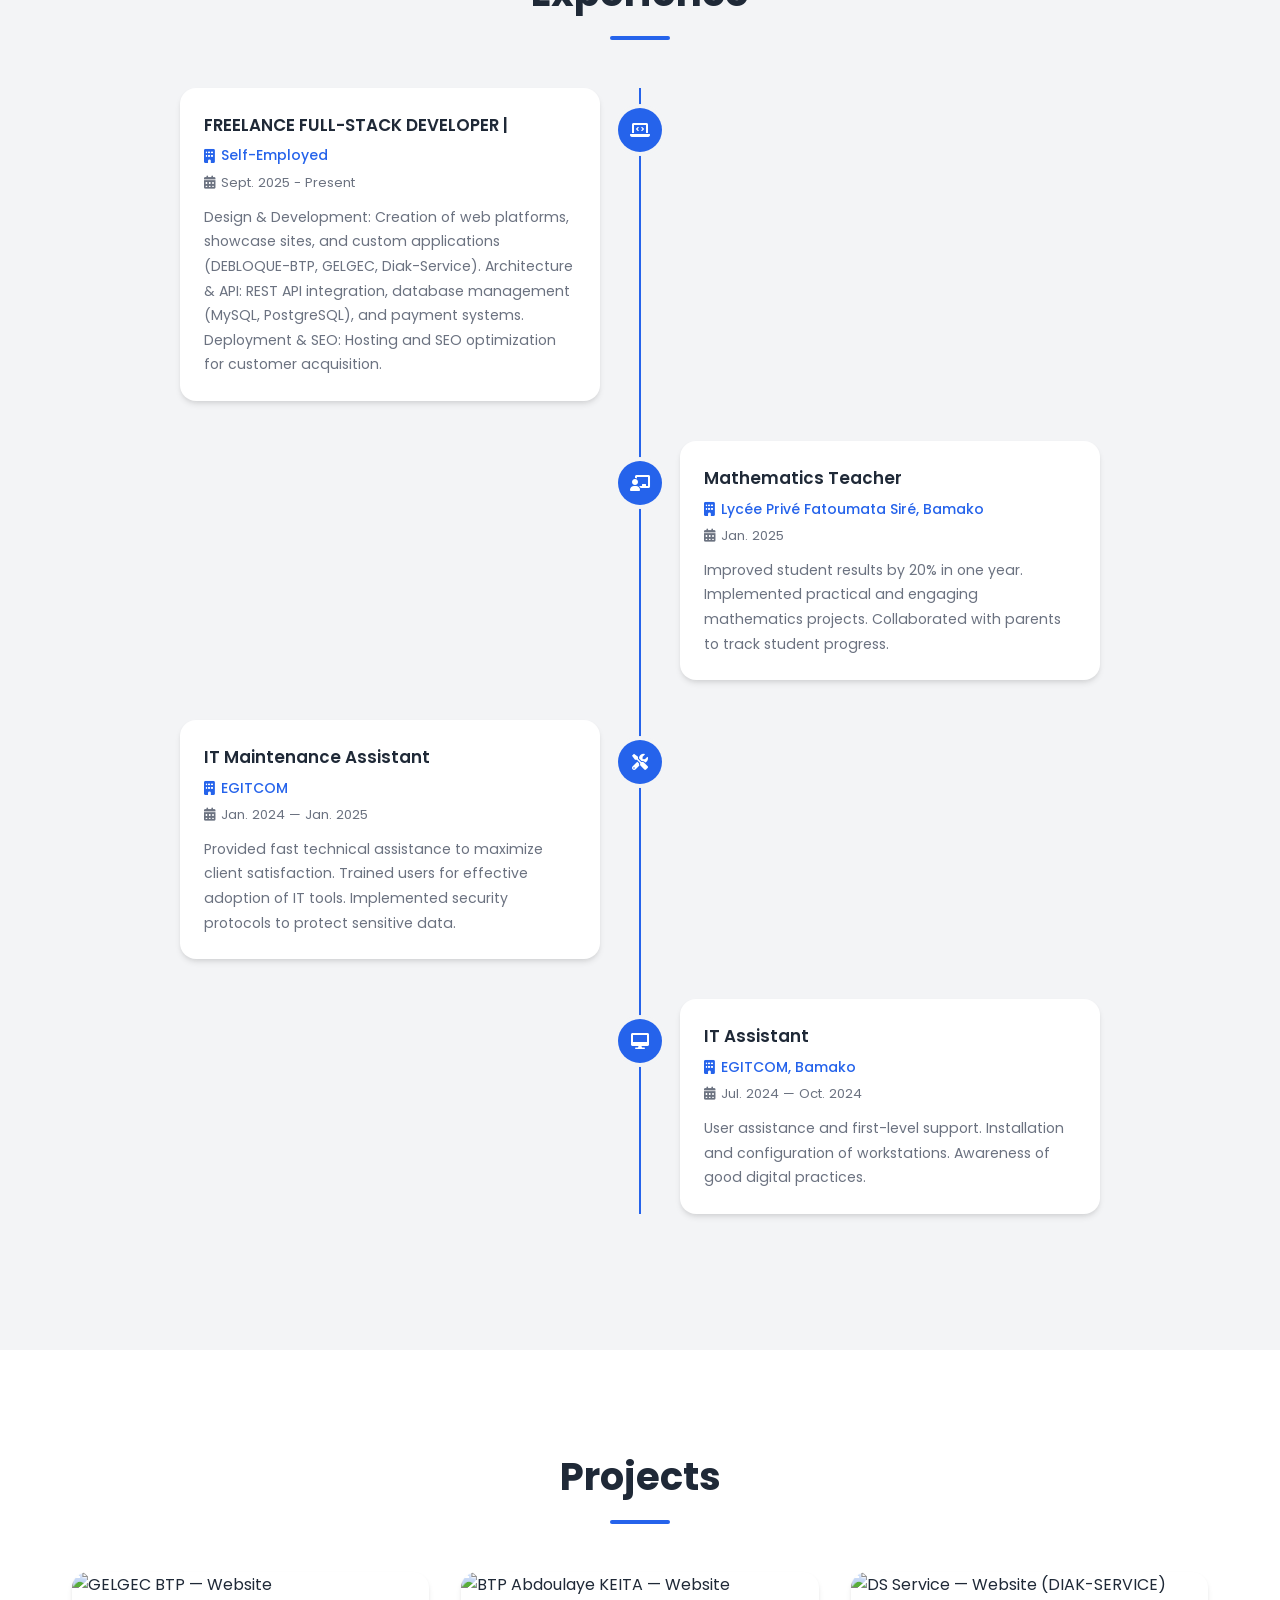
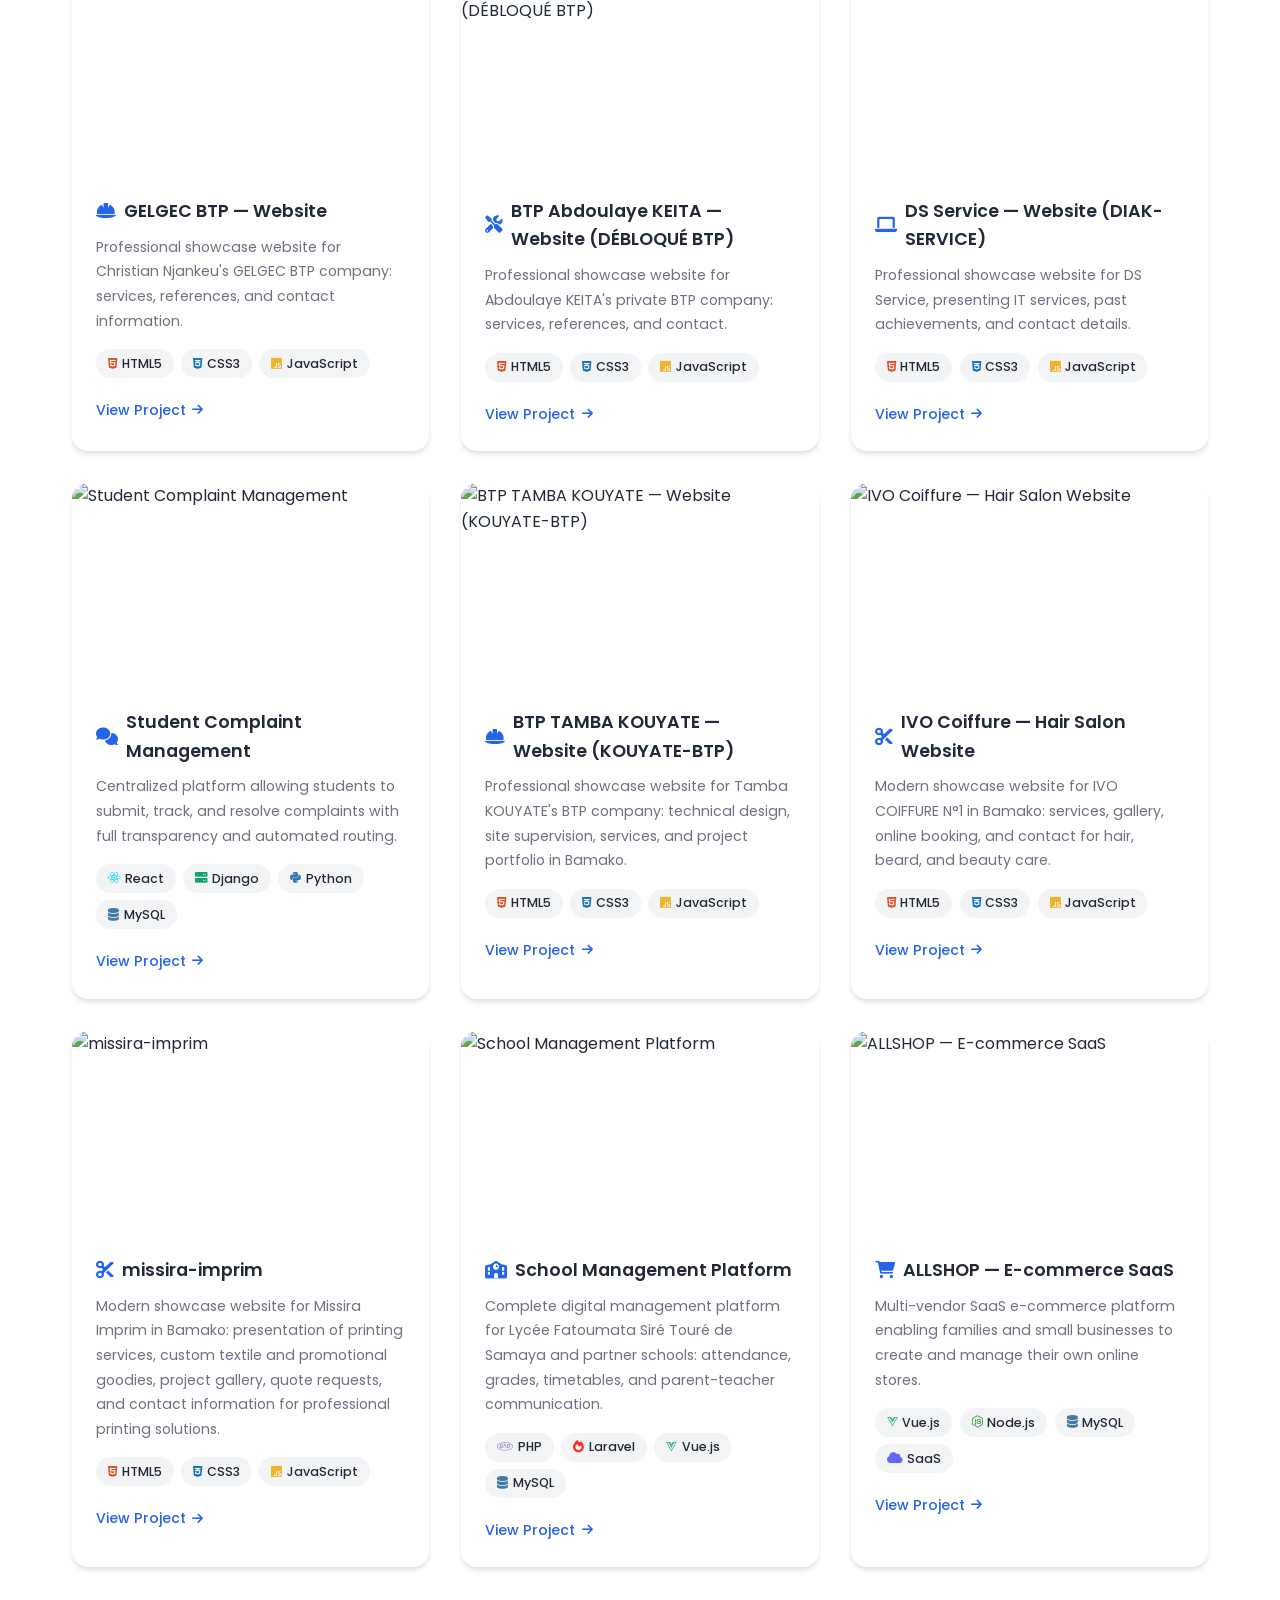
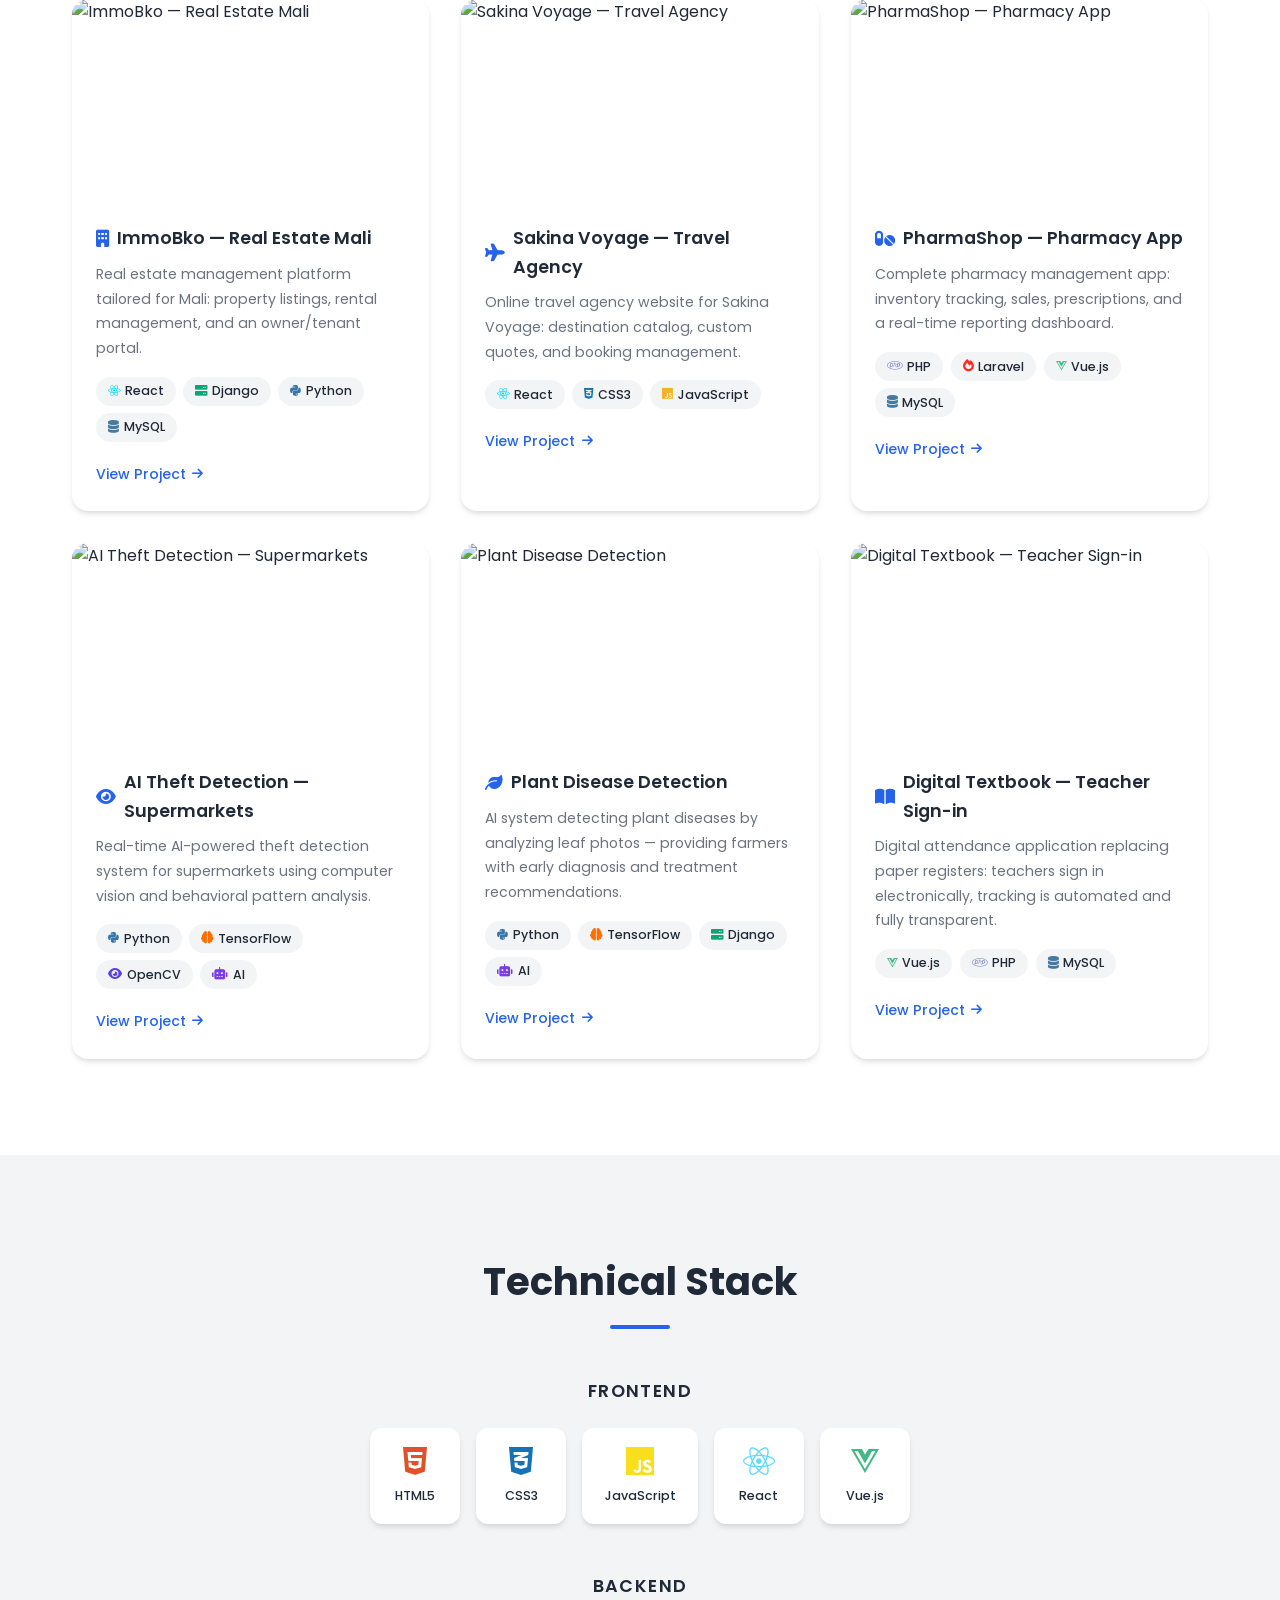
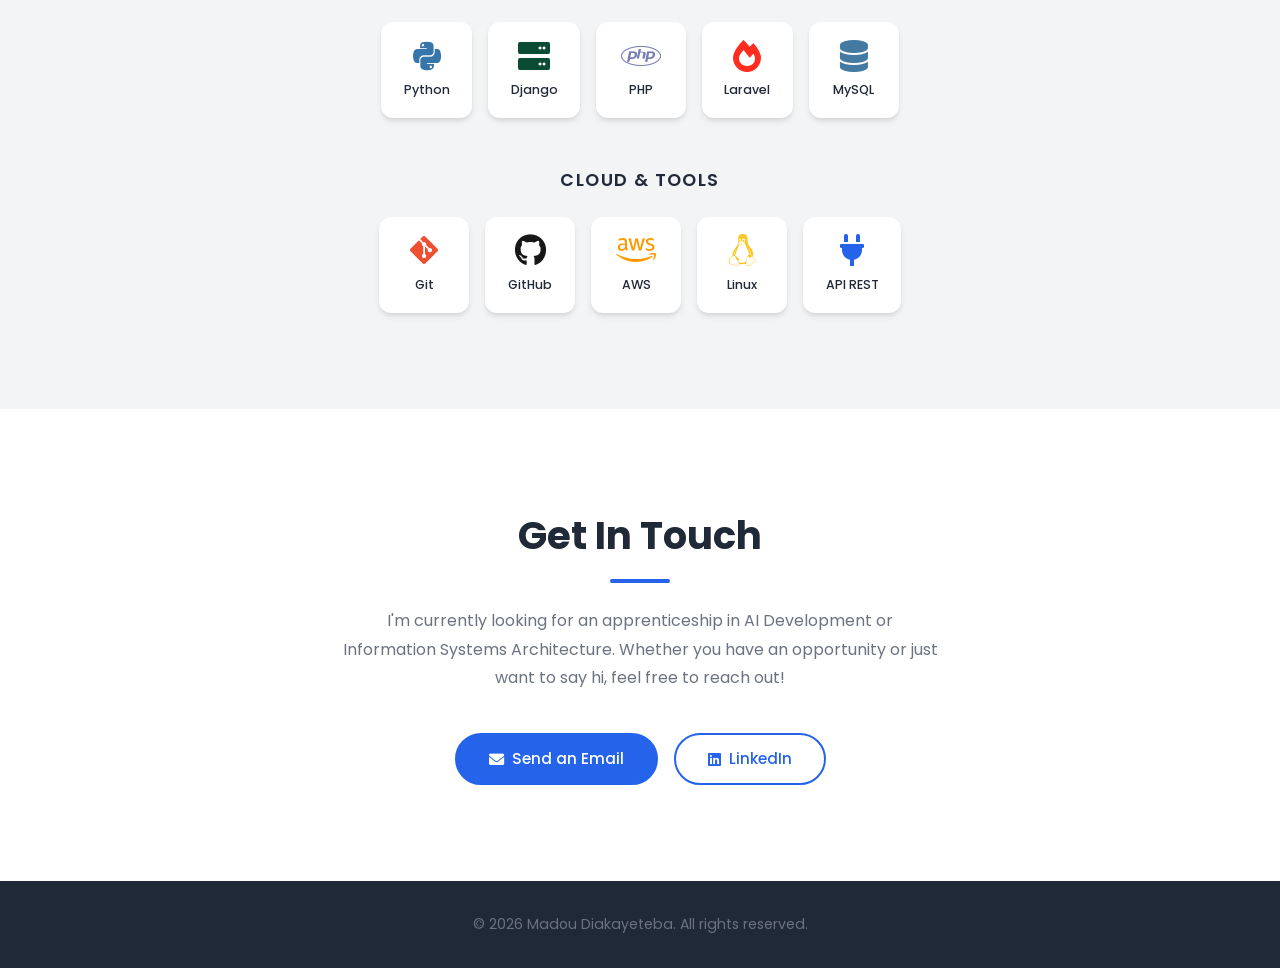
==== commit acde3b0e: "Ajout de Vercel Web Analytics dans index" ====
--- a/index.html
+++ b/index.html
@@ -143,5 +143,12 @@
   </footer>
 
   <script src="script.js"></script>
+
+  <!-- Vercel Web Analytics -->
+  <script>
+    window.va = window.va || function () { (window.vaq = window.vaq || []).push(arguments); };
+  </script>
+  <script defer src="/_vercel/insights/script.js"></script>
+  
 </body>
 </html>
